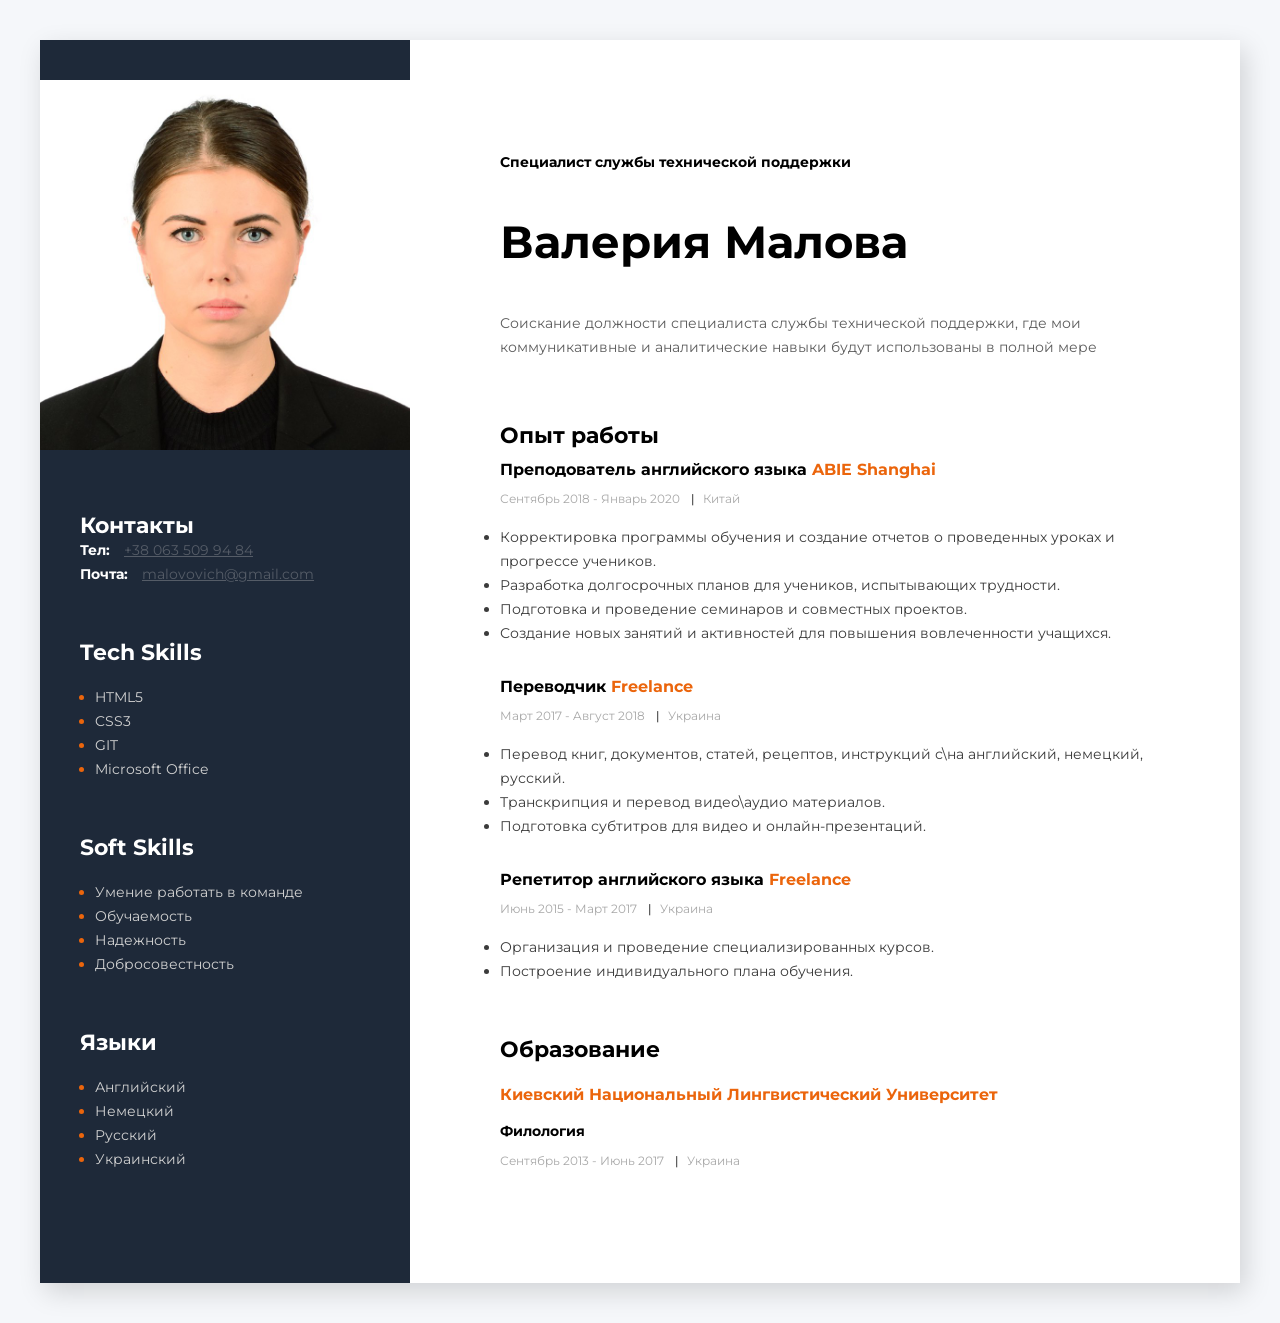
==== index.html @ 19ce1035 "changed" ====
<!DOCTYPE html>
<html lang="en">
  <head>
    <meta charset="UTF-8" />
    <meta name="viewport" content="width=device-width, initial-scale=1.0" />
    <title>My resume</title>
    <link rel="stylesheet" href="style.css" />
    <link
      href="https://fonts.googleapis.com/css2?family=Montserrat:wght@400;700&display=swap"
      rel="stylesheet"
    />
  </head>

  <body>
    <!-- main conainer -->
    <div class="wrapper">
      <aside class="sidebar">
        <div class="main-container">
          <img class="my-photo" src="picture.jpg" alt="My photo" />

          <!-- My contacts -->

          <div class="contacts-container">
            <h3 class="contacts-title">Контакты</h3>

            <div>
              <span class="contacts-link-type">Тел:</span>
              <a class="contacts-link" href="tel:380635099484"
                >+38 063 509 94 84</a
              >
            </div>
            <div>
              <span class="contacts-link-type">Почта:</span>
              <a class="contacts-link" href="mailto:malovovich@gmail.com"
                >malovovich@gmail.com</a
              >
            </div>
          </div>

          <!-- Tech Skills container-->

          <div class="tech-skills-container">
            <h3 class="tech-skills-title">Tech Skills</h3>

            <ul>
              <li class="tech-skill-item">
                <span class="tech-skills-text">HTML5</span>
              </li>
              <li class="tech-skill-item">
                <span class="tech-skills-text">CSS3</span>
              </li>
              <li class="tech-skill-item">
                <span class="tech-skills-text">GIT</span>
              </li>
              <li class="tech-skill-item">
                <span class="tech-skills-text">Microsoft Office</span>
              </li>
            </ul>
          </div>

          <!-- Soft skills container -->

          <div class="soft-skills-container">
            <h3 class="soft-skills-title">Soft Skills</h3>

            <ul>
              <li class="soft-skills-item">
                <span class="soft-skills-text">Умение работать в команде</span>
              </li>
              <li class="soft-skills-item">
                <span class="soft-skills-text">Обучаемость</span>
              </li>
              <li class="soft-skills-item">
                <span class="soft-skills-text">Надежность</span>
              </li>
              <li class="soft-skills-item">
                <span class="soft-skills-text">Добросовестность</span>
              </li>
            </ul>
          </div>

          <div class="soft-skills-container">
            <h3 class="soft-skills-title">Языки</h3>

            <ul>
              <li class="soft-skills-item">
                <span class="soft-skills-text">Английский</span>
              </li>
              <li class="soft-skills-item">
                <span class="soft-skills-text">Немецкий</span>
              </li>
              <li class="soft-skills-item">
                <span class="soft-skills-text">Русский</span>
              </li>
              <li class="soft-skills-item">
                <span class="soft-skills-text">Украинский</span>
              </li>
            </ul>
          </div>
        </div>
      </aside>

      <!-- about me container -->
      <div class="about-me-container">
        <!-- about me main info -->

        <div class="main-info-conainer">
          <h2 class="profession">Специалист службы технической поддержки</h2>
          <h1 class="name">Валерия Малова</h1>

          <p class="description">
            Соискание должности специалиста службы технической поддержки, где
            мои коммуникативные и аналитические навыки будут использованы в
            полной мере
          </p>
        </div>

        <!-- project container -->

        <!-- <div class="projects-container">
          <h3 class="about-me-title">Projects</h3>

          <ol>
            <li class="projects-item">
              <a class="projects-link" href="https://lovecamp.allinsol.com/"
                >https://lovecamp.allinsol.com/</a
              >
              <span class="dots">.....................</span>
              <span
                ><b>[</b> <span class="tech-name">HTML5, CSS3</span>
                <b>]</b></span
              >
            </li>
            <li class="projects-item">
              <a class="projects-link" href="https://cryptohub.goit.ua/"
                >https://cryptohub.goit.ua/</a
              >
              <span class="dots">..............................</span>
              <span
                ><b>[</b> <span class="tech-name">JavaScript</span>
                <b>]</b></span
              >
            </li>
            <li class="projects-item">
              <a class="projects-link" href="https://kidslike.goit.co.ua/"
                >https://kidslike.goit.co.ua/</a
              >
              <span class="dots">..............................</span>
              <span
                ><b>[</b> <span class="tech-name">React.js, Node.js</span>
                <b>]</b></span
              >
            </li>
          </ol>
        </div> -->
        <!-- work experience -->
        <div>
          <h3 class="about-me-title">Опыт работы</h3>

          <!-- company #1 -->
          <div>
            <h4 class="profession-title">
              Преподователь английского языка
              <span class="profession-company">ABIE Shanghai</span>
            </h4>
            <span class="profession-time"
              >Сентябрь 2018 - Январь 2020
              <span class="profession-divider">|</span>Китай</span
            >

            <ul class="profession-duties">
              <li class="profession-duties-item">
                Корректировка программы обучения и создание отчетов о
                проведенных уроках и прогрессе учеников.
              </li>
              <li class="profession-duties-item">
                Разработка долгосрочных планов для учеников, испытывающих
                трудности.
              </li>
              <li class="profession-duties-item">
                Подготовка и проведение семинаров и совместных проектов.
              </li>
              <li class="profession-duties-item-last">
                Создание новых занятий и активностей для повышения вовлеченности
                учащихся.
              </li>
            </ul>
          </div>

          <!-- company #2 -->
          <div>
            <h4 class="profession-title">
              Переводчик <span class="profession-company">Freelance</span>
            </h4>
            <span class="profession-time"
              >Март 2017 - Aвгуст 2018
              <span class="profession-divider">|</span>Украина</span
            >

            <ul class="profession-duties">
              <li class="profession-duties-item">
                Перевод книг, документов, статей, рецептов, инструкций с\на
                английский, немецкий, русский.
              </li>
              <li class="profession-duties-item">
                Транскрипция и перевод видео\аудио материалов.
              </li>
              <li class="profession-duties-item-last">
                Подготовка субтитров для видео и онлайн-презентаций.
              </li>
            </ul>
          </div>

          <!-- company #3 -->
          <div>
            <h4 class="profession-title">
              Репетитор английского языка
              <span class="profession-company">Freelance</span>
            </h4>
            <span class="profession-time"
              >Июнь 2015 - Март 2017
              <span class="profession-divider">|</span>Украина</span
            >

            <ul class="profession-duties">
              <li class="profession-duties-item">
                Организация и проведение специализированных курсов.
              </li>
              <li class="profession-duties-item">
                Построение индивидуального плана обучения.
              </li>
            </ul>
          </div>
        </div>

        <div>
          <h3 class="about-me-title">Образование</h3>
          <p class="university">
            Киевский Национальный Лингвистический Университет
          </p>
          <p class="study-field">Филология</p>
          <span class="study-time"
            >Сентябрь 2013 - Июнь 2017
            <span class="study-divider">|</span>Украина</span
          >
        </div>
      </div>
    </div>
  </body>
</html>
---- style.css ----
* {
    padding: 0px;
    margin: 0px;
    box-sizing: border-box;
}

body{
    font-family: 'Montserrat', sans-serif;
    background: #f5f7fa;
    padding: 40px 20px;
}

.wrapper {
    background: white;
    display: flex;
    max-width: 1200px;
    box-shadow: 5px 9px 25px rgba(0, 0, 0, 0.15);
    margin: 0 auto;            /* ЧТОБЫ ОТЦЕНТРИРОВАТЬ КОНТЕНТ */
}

.sidebar {
    background: #1e2939;
    width: 370px;
    padding: 40px 0px 40px 0px
}

.my-photo {
    width: 370px;
}

.about-me-container {
    margin: 110px 90px
}

.contacts-container {
    margin: 60px 40px 0px 40px;
}

.contacts-title {
    font-size: 22px;
    font-weight: 700;
    line-height: 24px;
    color: white;
}

.contacts-link {
    font-size: 14px;
    font-weight: 400;
    line-height: 24px;
    color: #555c67;
}

.contacts-link-type {
    color: white;
    font-size: 14px;
    font-weight: 700;
    line-height: 24px;
    margin-right: 10px;
}

.tech-skills-title {
    font-size: 22px;
    font-weight: 700;
    line-height: 24px;
    color: white;
    margin-bottom: 20px;
}

.tech-skills-container {
    margin: 55px 40px 0px 40px;
}

.tech-skill-item {
    font-size: 14px;
    font-weight: 400;
    line-height: 24px;
    margin-left: 15px;
    color: #eb650c;
} 

.tech-skills-text {
    color: rgb(209, 209, 209);
}

.soft-skills-title {
    font-size: 22px;
    font-weight: 700;
    line-height: 24px;
    color: white;
    margin: 52px 0px 20px 0px;
}

.soft-skills-container {
    margin: 55px 40px 0px 40px;
}

.soft-skills-item {
    font-size: 14px;
    font-weight: 400;
    line-height: 24px;
    margin-left: 15px;
    color: #eb650c;
} 

.soft-skills-text {
    color: rgb(209, 209, 209);
}

.profession {
    font-size: 14px;
    font-weight: 700;
    line-height: 24px;
    margin-bottom: 23px;
} 

.name {
    font-size: 45px;
    font-weight: 700;
    line-height: 89px;
}

.description {
    font-size: 14px;
    font-weight: 400;
    line-height: 24px;
    margin-top: 25px;
    color: #5c5c5c
}

.main-info-conainer {
    margin-bottom: 65px;
}

.about-me-title {
    font-size: 22px;
    font-weight: 700;
    line-height: 24px;
    margin-bottom: 10px;
    margin-top: 55px;
}


.projects-link {
    color: #5c5c5c;
    font-size: 14px;
    font-weight: 400;
    line-height: 24px;
}

.tech-name {
    font-size: 14px;
    font-weight: 400;
    line-height: 24px;
    color: #5c5c5c;
}

.dots {
    color: #bebebe;
    font-weight: 100;
}

.projects-item {
    font-weight: 700;
    margin-left: 17px;
}

.projects-container {
    margin-bottom: 55px;
}

.profession-title {
    font-size: 16px;
    font-weight: 700;
    line-height: 24px;
    margin: 8px 0px 5px 0px;
}

.profession-company {
    color: #eb650c;
}

.profession-time {
    color: #a8a8a8;
    font-size: 12px;
    font-weight: 400;
    line-height: 24px;
}

.profession-divider {
    color: black;
    margin: 0px 8px;
}

.profession-duties {
    margin-top: 14px;
}

.profession-duties-item  {
    color: #3b3b3b;
    font-size: 14px;
    font-weight: 400;
    line-height: 24px;
} 

.profession-duties-item-last {
    color: #3b3b3b;
    font-size: 14px;
    font-weight: 400;
    line-height: 24px;
    margin-bottom: 30px;
}

.university {
    font-size: 16px;
    font-weight: 700;
    line-height: 24px;
    color: #eb650c;
    margin: 21px 0px 12px 0px;
} 

.study-field {
    font-size: 14px;
    font-weight: 700;
    line-height: 24px;
    margin-bottom: 6px;
}

.study-time {
    color: #a8a8a8;
    font-size: 12px;
    font-weight: 400;
    line-height: 24px;
}

.study-divider {
    color: black;
    margin: 0px 8px;
}
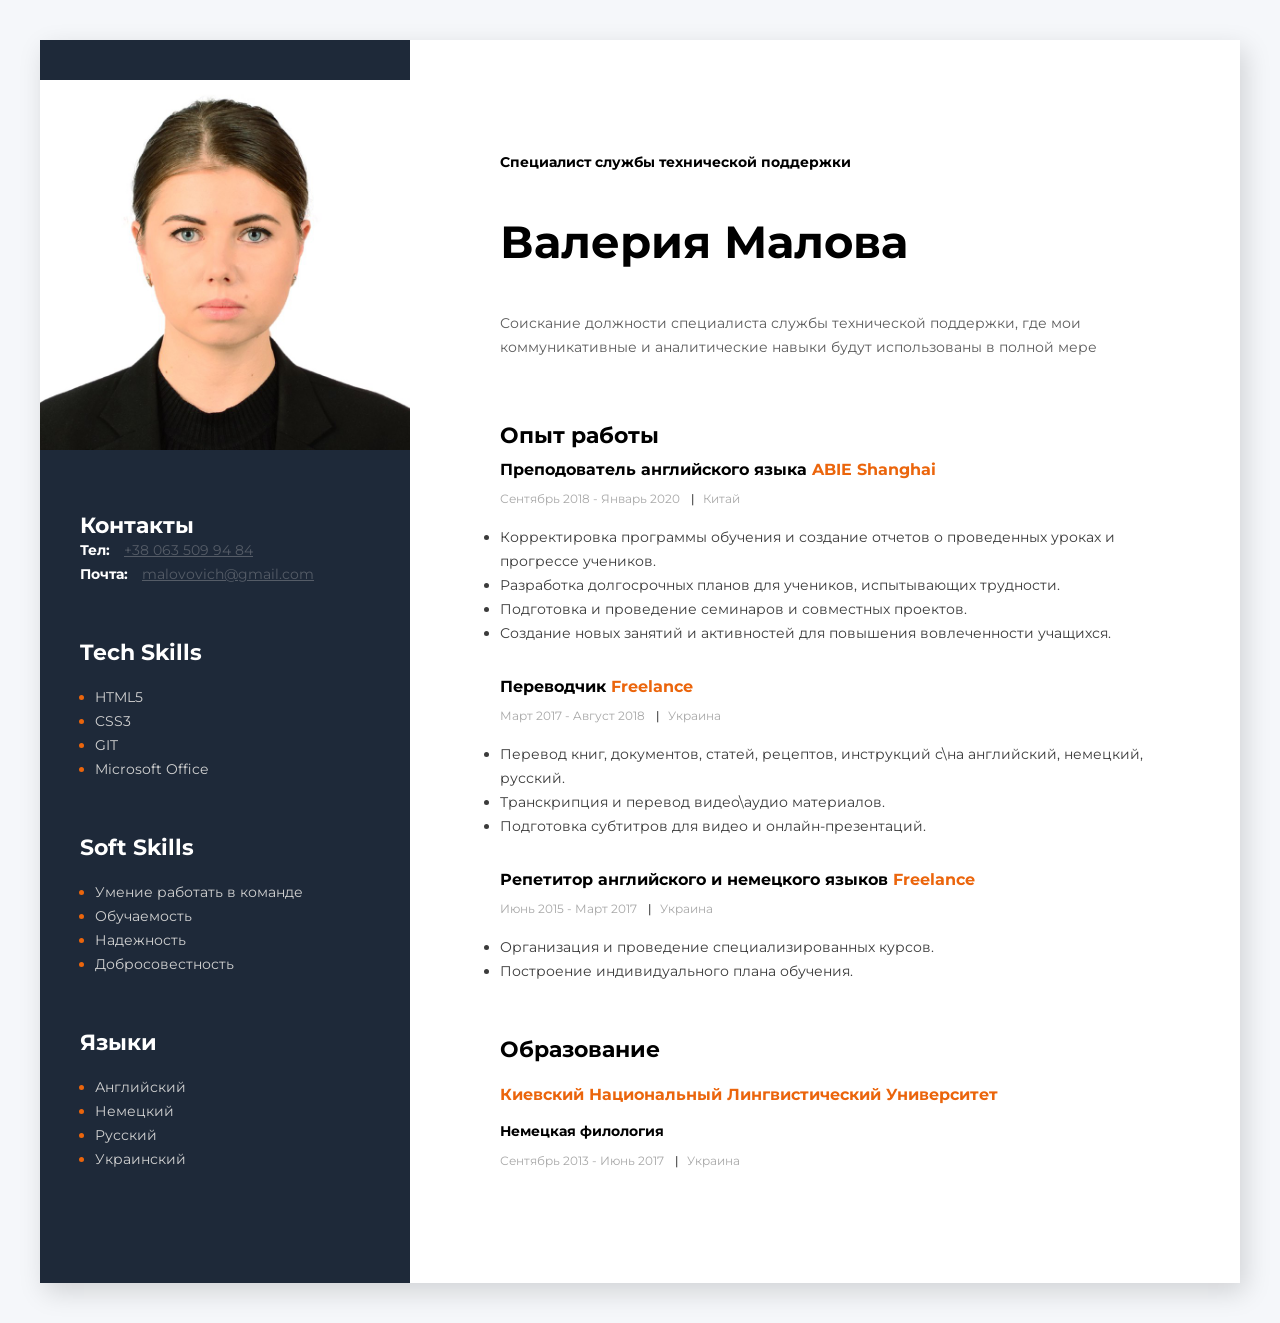
==== commit 48079b9f: "Update index.html" ====
--- a/index.html
+++ b/index.html
@@ -214,7 +214,7 @@
           <!-- company #3 -->
           <div>
             <h4 class="profession-title">
-              Репетитор английского языка
+              Репетитор английского и немецкого языков
               <span class="profession-company">Freelance</span>
             </h4>
             <span class="profession-time"
@@ -238,7 +238,7 @@
           <p class="university">
             Киевский Национальный Лингвистический Университет
           </p>
-          <p class="study-field">Филология</p>
+          <p class="study-field">Немецкая филология</p>
           <span class="study-time"
             >Сентябрь 2013 - Июнь 2017
             <span class="study-divider">|</span>Украина</span
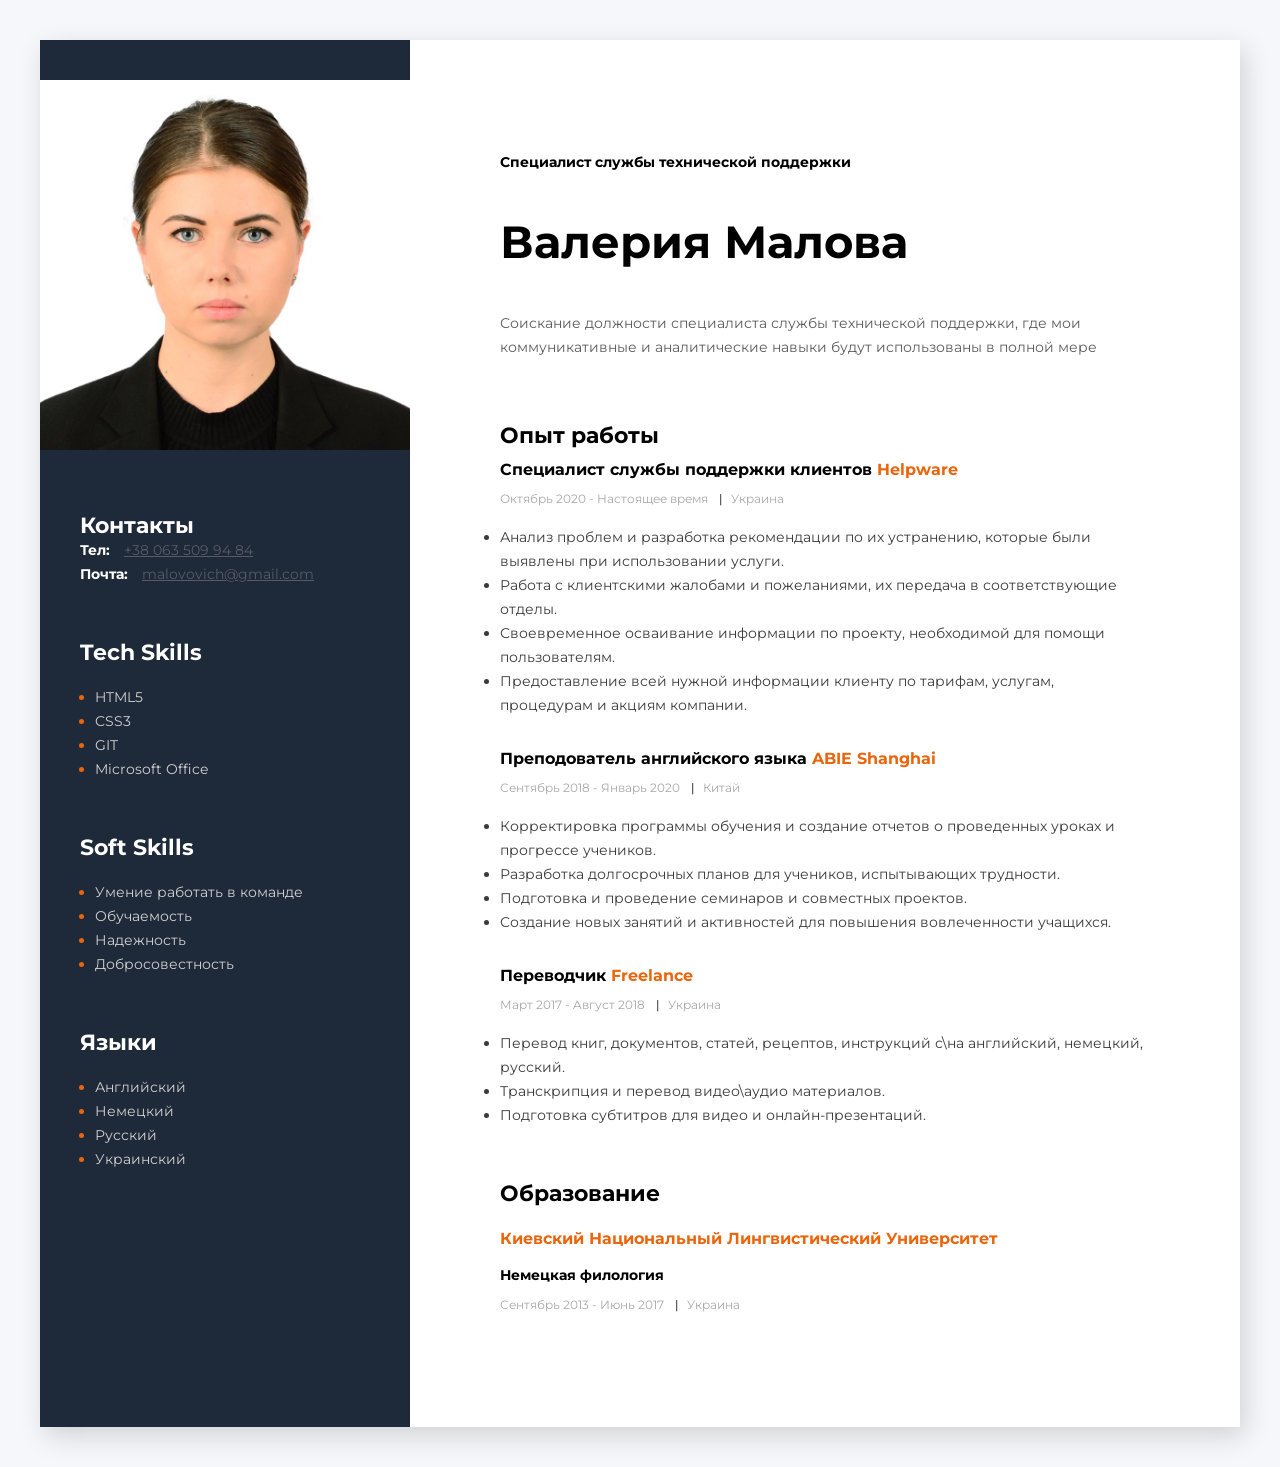
==== commit eb7ad3c9: "Update 2" ====
--- a/index.html
+++ b/index.html
@@ -160,14 +160,39 @@
           <!-- company #1 -->
           <div>
             <h4 class="profession-title">
+              Специалист службы поддержки клиентов
+              <span class="profession-company">Helpware</span>
+            </h4>
+            <span class="profession-time"
+              >Октябрь 2020 - Настоящее время
+              <span class="profession-divider">|</span>Украина</span
+            >
+
+            <ul class="profession-duties">
+              <li class="profession-duties-item">
+                Анализ проблем и разработка рекомендации по их устранению, которые были выявлены при использовании услуги.
+              </li>
+              <li class="profession-duties-item">
+                Работа с клиентскими жалобами и пожеланиями, их передача в соответствующие отделы.
+              </li>
+              <li class="profession-duties-item">
+                Своевременное осваивание информации по проекту, необходимой для помощи пользователям.
+              </li>
+              <li class="profession-duties-item-last">
+                Предоставление всей нужной информации клиенту по тарифам, услугам, процедурам и акциям компании.
+              </li>
+            </ul>
+          </div>
+
+          <!-- company #2 -->
+          <div>
+            <h4 class="profession-title">
               Преподователь английского языка
               <span class="profession-company">ABIE Shanghai</span>
             </h4>
-            <span class="profession-time"
-              >Сентябрь 2018 - Январь 2020
-              <span class="profession-divider">|</span>Китай</span
-            >
-
+            <span class="profession-time">Сентябрь 2018 - Январь 2020
+              <span class="profession-divider">|</span>Китай</span>
+          
             <ul class="profession-duties">
               <li class="profession-duties-item">
                 Корректировка программы обучения и создание отчетов о
@@ -187,16 +212,14 @@
             </ul>
           </div>
 
-          <!-- company #2 -->
+          <!-- company #3 -->
           <div>
             <h4 class="profession-title">
               Переводчик <span class="profession-company">Freelance</span>
             </h4>
-            <span class="profession-time"
-              >Март 2017 - Aвгуст 2018
-              <span class="profession-divider">|</span>Украина</span
-            >
-
+            <span class="profession-time">Март 2017 - Aвгуст 2018
+              <span class="profession-divider">|</span>Украина</span>
+          
             <ul class="profession-duties">
               <li class="profession-duties-item">
                 Перевод книг, документов, статей, рецептов, инструкций с\на
@@ -210,28 +233,6 @@
               </li>
             </ul>
           </div>
-
-          <!-- company #3 -->
-          <div>
-            <h4 class="profession-title">
-              Репетитор английского и немецкого языков
-              <span class="profession-company">Freelance</span>
-            </h4>
-            <span class="profession-time"
-              >Июнь 2015 - Март 2017
-              <span class="profession-divider">|</span>Украина</span
-            >
-
-            <ul class="profession-duties">
-              <li class="profession-duties-item">
-                Организация и проведение специализированных курсов.
-              </li>
-              <li class="profession-duties-item">
-                Построение индивидуального плана обучения.
-              </li>
-            </ul>
-          </div>
-        </div>
 
         <div>
           <h3 class="about-me-title">Образование</h3>
